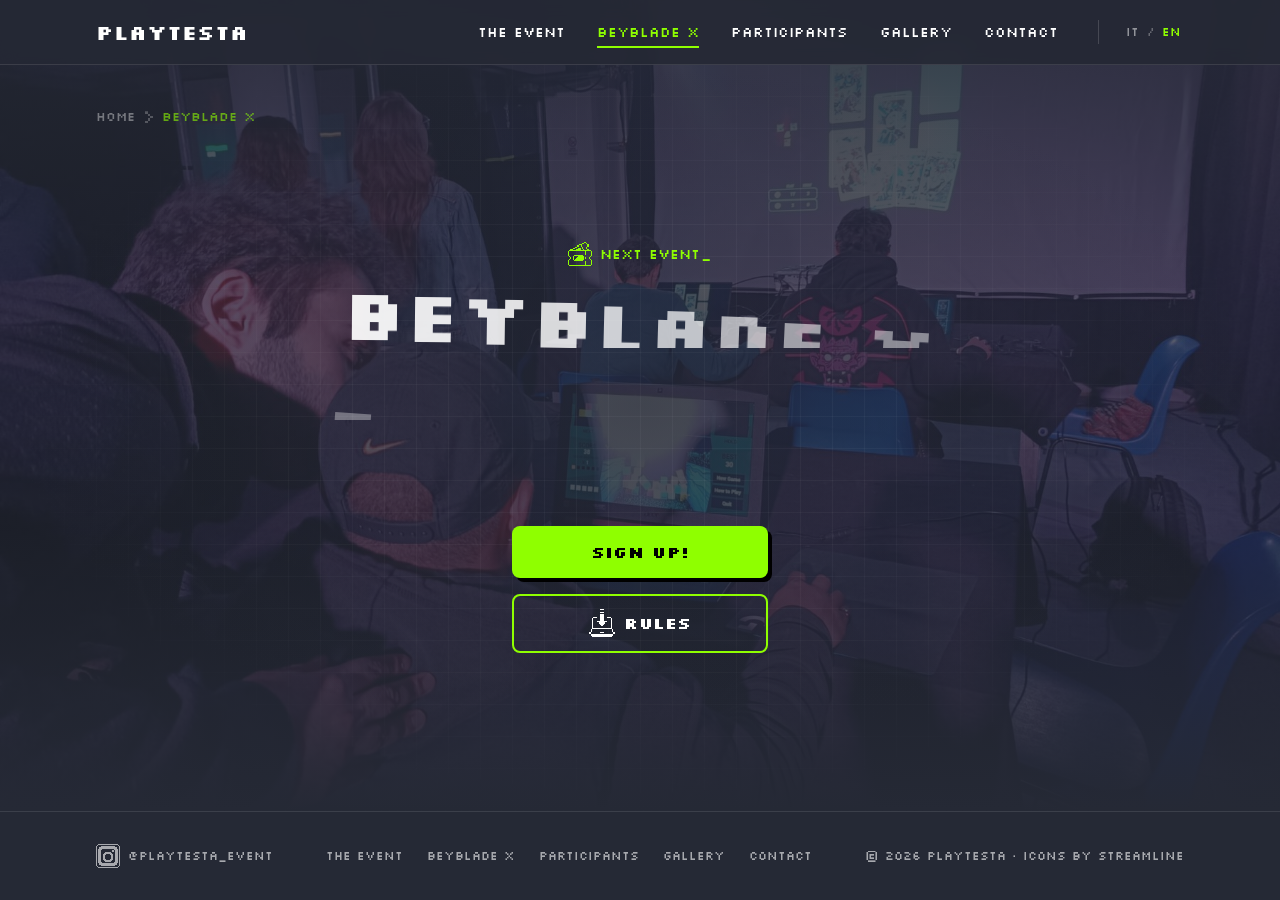
==== beyblade.html @ 1ff83a86 "Add files via upload" ====
<!doctype html>
<html lang="it">
<head>
  <meta charset="utf-8">
  <meta name="viewport" content="width=device-width, initial-scale=1">
  <title>Beyblade X | Playtesta</title>
  <meta name="description" content="Tornei di Beyblade X a Playtesta: iscrizioni e regolamento.">
  <meta name="theme-color" content="#252935">

  <!-- Open Graph (anteprima quando condividi il link) -->
  <meta property="og:title" content="Beyblade X | Playtesta">
  <meta property="og:description" content="Tornei di Beyblade X a Playtesta: iscrizioni e regolamento.">
  <meta property="og:image" content="img/evento-playtesta-3.jpeg">
  <meta property="og:type" content="website">

  <link rel="icon" href="img/favicon.png" type="image/png">
  <link rel="apple-touch-icon" href="img/favicon.png">

  <!-- Font ospitati sul sito + precaricati: arrivano subito, niente attesa da Google -->
  <link rel="preload" href="fonts/silkscreen-latin-400-normal.woff2" as="font" type="font/woff2" crossorigin>
  <link rel="preload" href="fonts/silkscreen-latin-700-normal.woff2" as="font" type="font/woff2" crossorigin>

  <!--
    Stato iniziale:
    - js-anim     : il testo da animare parte nascosto (solo se JS è attivo)
    - show-loader : prima visita della sessione -> schermata di caricamento
    - pt-enter    : arrivo da un'altra pagina del sito -> dissolvenza di entrata
  -->
  <script>
    (function () {
      var d = document.documentElement;
      d.classList.add('js-anim');
      if (window.matchMedia('(prefers-reduced-motion: reduce)').matches) return;
      try {
        if (!sessionStorage.getItem('pt-seen')) d.classList.add('show-loader');
        else if (sessionStorage.getItem('pt-nav')) d.classList.add('pt-enter');
        sessionStorage.removeItem('pt-nav');
      } catch (e) {}
    })();
  </script>

  <!-- CSS: Tailwind già compilato (leggero, niente script da 300KB a ogni visita) + stile del sito -->
  <link rel="stylesheet" href="css/tailwind.css">
  <link rel="stylesheet" href="css/style.css">
</head>
<body class="bg-ink text-white overflow-x-hidden min-h-screen flex flex-col" data-page="beyblade">

  <!-- LOADER (solo al primo ingresso nel sito) -->
  <div id="loader" aria-hidden="true">
    <div class="flex flex-col items-center gap-6 px-6">
      <p class="loader-logo text-3xl sm:text-5xl font-bold">Playtesta</p>
      <div class="loader-bar">
        <span></span><span></span><span></span><span></span><span></span>
        <span></span><span></span><span></span><span></span><span></span>
      </div>
      <p class="text-xs text-white/50"><span id="loader-count">000</span>%</p>
    </div>
  </div>

  <a href="#main" class="sr-only focus:not-sr-only focus:fixed focus:top-2 focus:left-2 focus:z-[90] focus:bg-acid focus:text-black focus:px-4 focus:py-2 focus:rounded" data-i18n="skip">Vai al contenuto</a>

  <!-- NAVBAR -->
  <nav id="navbar" class="fixed top-0 left-0 w-full bg-ink/90 backdrop-blur border-b border-white/10 transition-transform duration-300 z-50">
    <div class="max-w-[1600px] mx-auto px-6 sm:px-8 lg:px-24">
      <div class="flex items-center justify-between h-16">
        <a href="index.html" class="text-xl font-bold hover:text-acid transition">Playtesta</a>

        <!-- Desktop Menu -->
        <div class="hidden xl:flex items-center gap-8 text-sm">
          <a href="evento.html" class="nav-link hover:text-acid transition" data-i18n="nav.evento">L'evento</a>
          <a href="beyblade.html" class="nav-link hover:text-acid transition" aria-current="page" data-i18n="nav.beyblade">Beyblade X</a>
          <a href="partecipanti.html" class="nav-link hover:text-acid transition" data-i18n="nav.partecipanti">Partecipanti</a>
          <a href="galleria.html" class="nav-link hover:text-acid transition" data-i18n="nav.galleria">Galleria</a>
          <a href="contatti.html" class="nav-link hover:text-acid transition" data-i18n="nav.contatti">Contatti</a>
          <div class="lang-switch flex items-center gap-1 ml-2 pl-6 border-l border-white/15 text-xs" role="group" aria-label="Lingua / Language">
            <button type="button" data-lang="it">IT</button><span class="text-white/30">/</span><button type="button" data-lang="en">EN</button>
          </div>
        </div>

        <!-- Mobile Hamburger -->
        <button id="hamburger" type="button" class="xl:hidden flex flex-col gap-1 p-2 -mr-2" aria-label="Menu" aria-controls="mobileMenu" aria-expanded="false">
          <span class="block w-7 h-[3px] bg-white"></span>
          <span class="block w-7 h-[3px] bg-white"></span>
          <span class="block w-7 h-[3px] bg-white"></span>
        </button>
      </div>
    </div>
  </nav>

  <!-- MOBILE MENU -->
  <div id="mobileMenu" role="dialog" aria-modal="true" aria-label="Menu" aria-hidden="true" class="xl:hidden fixed inset-0 bg-ink translate-x-full transition-transform duration-500 ease-[cubic-bezier(.7,0,.2,1)] z-[80] flex flex-col">
    <!-- Barra in alto: stessa altezza della navbar, X dove c'era l'hamburger -->
    <div class="flex items-center justify-between h-16 px-6 sm:px-8 border-b border-white/10 shrink-0">
      <a href="index.html" data-menu-link class="text-xl font-bold hover:text-acid transition">Playtesta</a>
      <button id="mobile-menu-close" type="button" class="p-2 -mr-2 text-white hover:text-acid transition" aria-label="Chiudi / Close">
        <svg class="pixel-icon w-7 h-7" viewBox="0 0 8 8" aria-hidden="true"><path fill="currentColor" d="M0 0h1v1h-1zM1 1h1v1h-1zM2 2h1v1h-1zM3 3h1v1h-1zM4 4h1v1h-1zM5 5h1v1h-1zM6 6h1v1h-1zM7 7h1v1h-1zM7 0h1v1h-1zM6 1h1v1h-1zM5 2h1v1h-1zM4 3h1v1h-1zM3 4h1v1h-1zM2 5h1v1h-1zM1 6h1v1h-1zM0 7h1v1h-1z"/></svg>
      </button>
    </div>

    <div class="flex-1 flex flex-col justify-center px-8 gap-5 overflow-y-auto py-8">
        <div class="overflow-hidden">
          <a href="evento.html" data-menu-link class="flex items-baseline gap-4 text-3xl sm:text-5xl font-bold text-white hover:text-acid transition-colors">
            <span data-i18n="nav.evento">L'evento</span>
          </a>
        </div>
        <div class="overflow-hidden">
          <a href="beyblade.html" data-menu-link class="flex items-baseline gap-4 text-3xl sm:text-5xl font-bold text-acid transition-colors" aria-current="page">
            <span data-i18n="nav.beyblade">Beyblade X</span>
          </a>
        </div>
        <div class="overflow-hidden">
          <a href="partecipanti.html" data-menu-link class="flex items-baseline gap-4 text-3xl sm:text-5xl font-bold text-white hover:text-acid transition-colors">
            <span data-i18n="nav.partecipanti">Partecipanti</span>
          </a>
        </div>
        <div class="overflow-hidden">
          <a href="galleria.html" data-menu-link class="flex items-baseline gap-4 text-3xl sm:text-5xl font-bold text-white hover:text-acid transition-colors">
            <span data-i18n="nav.galleria">Galleria</span>
          </a>
        </div>
        <div class="overflow-hidden">
          <a href="contatti.html" data-menu-link class="flex items-baseline gap-4 text-3xl sm:text-5xl font-bold text-white hover:text-acid transition-colors">
            <span data-i18n="nav.contatti">Contatti</span>
          </a>
        </div>
      <div class="mt-10 flex items-center justify-between text-xs">
        <a href="https://www.instagram.com/playtesta_event" target="_blank" rel="noopener" class="text-white/50 hover:text-acid transition">IG @playtesta_event ↗</a>
        <div class="lang-switch flex items-center gap-1 text-sm" role="group" aria-label="Lingua / Language">
            <button type="button" data-lang="it">IT</button><span class="text-white/30">/</span><button type="button" data-lang="en">EN</button>
          </div>
      </div>
    </div>
  </div>

  <main id="main" class="flex-1 flex flex-col">
    <!-- HERO BEYBLADE X
         ✏️ A ogni nuovo torneo aggiorna: titolo, link ISCRIVITI, link REGOLAMENTO
            e la traduzione "home.title" in js/i18n.js -->
    <section class="flex-1 min-h-[520px] relative isolate overflow-hidden flex flex-col justify-center items-center text-center px-6 pt-16">

      <!-- VIDEO DI SFONDO — il link si imposta UNA volta in js/main.js (HERO_VIDEO_URL).
           Finché il video non c'è (o non parte) si vede la foto di sfondo. -->
      <div class="hero-media" aria-hidden="true">
        <video class="hero-video" muted loop playsinline preload="none"></video>
        <!-- livello grigio scuro (colore del sito) per il contrasto dei testi -->
        <div class="hero-overlay"></div>
      </div>
      <div class="absolute z-[2] top-20 md:top-24 left-0 right-0 max-w-[1600px] mx-auto px-6 sm:px-8 lg:px-24 text-left" data-reveal><nav class="breadcrumb " aria-label="Breadcrumb">
        <ol itemscope itemtype="https://schema.org/BreadcrumbList">
          <li itemprop="itemListElement" itemscope itemtype="https://schema.org/ListItem">
            <a itemprop="item" href="index.html"><span itemprop="name">Home</span></a>
            <meta itemprop="position" content="1">
          </li>
          <li aria-hidden="true"><svg class="pixel-icon w-2 h-3 text-white/40" viewBox="0 0 3 5" aria-hidden="true"><path fill="currentColor" d="M0 0h1v1H0zM1 1h1v1H1zM2 2h1v1H2zM1 3h1v1H1zM0 4h1v1H0z"/></svg></li>
          <li itemprop="itemListElement" itemscope itemtype="https://schema.org/ListItem">
            <a itemprop="item" href="beyblade.html" aria-current="page"><span itemprop="name" data-i18n="nav.beyblade">Beyblade X</span></a>
            <meta itemprop="position" content="2">
          </li>
        </ol>
      </nav></div>
      <div class="pixel-bg absolute inset-0 pointer-events-none z-[1]" aria-hidden="true"></div>

      <!-- Pausa/riproduci (accessibilità: chi vuole può fermare il movimento) -->
      <button type="button" class="hero-video-toggle" data-video-toggle hidden aria-pressed="false" aria-label="Metti in pausa il video">
        <svg class="pixel-icon icon-pause" viewBox="0 0 8 8" aria-hidden="true"><path fill="currentColor" d="M1 1h2v6H1zM5 1h2v6H5z"/></svg><svg class="pixel-icon icon-play" viewBox="0 0 32 32" aria-hidden="true"><path fill="currentColor" d="M29.71 3.05h1.53v25.9h-1.53Zm-1.52 25.9h1.52v1.52h-1.52Zm0-27.43h1.52v1.53h-1.52ZM3.81 30.47h24.38V32H3.81Zm21.33-6.09h1.52v1.52h-1.52Zm-1.52 1.52h1.52v1.53h-1.52Zm0-3.05h1.52v1.53h-1.52ZM9.9 19.81h1.53v-1.53h15.23v-1.52H11.43v-1.52H9.9v1.52H5.33v1.52H9.9zm13.72-7.62h3.04v1.52h-3.04Zm0-3.05h3.04v1.52h-3.04Zm-1.53 18.29h1.53v1.52h-1.53Zm0-6.1h1.53v1.52h-1.53Zm-4.57-9.14h3.05v1.52h-3.05Zm0-3.05h3.05v1.52h-3.05Zm0-3.05h3.05v1.53h-3.05Zm0 16.76H16v-1.52h-1.53v7.62H16v-1.52h1.52V25.9h1.53v-1.52h-1.53zm-6.09-10.66h3.04v1.52h-3.04Zm0-3.05h3.04v1.52h-3.04Zm0-3.05h3.04v1.53h-3.04Zm0-3.04h3.04v1.52h-3.04ZM8.38 27.43H9.9v1.52H8.38Zm0-6.1H9.9v1.52H8.38ZM6.85 25.9h1.53v1.53H6.85Zm0-3.05h1.53v1.53H6.85ZM5.33 12.19h3.05v1.52H5.33Zm0-3.05h3.05v1.52H5.33Zm0 15.24h1.52v1.52H5.33ZM3.81 0h24.38v1.52H3.81ZM2.28 28.95h1.53v1.52H2.28Zm0-27.43h1.53v1.53H2.28ZM.76 3.05h1.52v25.9H.76Z"/></svg>
      </button>

      <p class="relative z-[2] text-acid text-xs sm:text-sm mb-6 flex items-center gap-2" data-reveal><svg class="pixel-icon w-6 h-6" viewBox="0 0 32 32" aria-hidden="true"><path fill="currentColor" d="M30.47 24.38H32v6.1h-1.53Zm0-12.19H32v6.1h-1.53Zm-1.52 10.67h1.52v1.52h-1.52Zm0-4.57h1.52v1.52h-1.52Zm-4.57 12.19V25.9h-1.53v4.58H1.52V32h28.95v-1.52zm3.04-10.67h1.53v3.05h-1.53ZM25.9 3.05h1.52V6.1H25.9ZM24.38 6.1h1.52v3.04h-1.52Zm0-4.58h1.52v1.53h-1.52Zm-1.53 18.29h1.53v3.05h-1.53ZM21.33 0h3.05v1.52h-3.05Zm-3.05 1.52h3.05v1.53h-3.05Zm1.52 15.24H7.61v1.53h6.1v1.52h-1.52v1.52h-1.53v1.53H9.14v1.52H7.61v1.52H19.8v-1.52h1.53v-6.09H19.8zM18.28 6.1h1.52v3.04h-1.52Zm-1.52 0h1.52V3.05h-3.05v1.52h1.53zm-4.57-1.53h3.04V6.1h-3.04ZM9.14 6.1h3.05v1.52H9.14ZM6.09 7.62h3.05v1.52H6.09Zm0 10.67h1.52v6.09H6.09Zm-3.05 1.52h1.53v3.05H3.04Z"/><path fill="currentColor" d="M22.85 12.19v4.57h1.53v-4.57h6.09v-1.52h-3.05V9.14H25.9v1.53h-4.57V9.14H19.8v1.53h-3.04V7.62h-3.05v1.52h-3.05v1.53H6.09V9.14H3.04v1.53H1.52v1.52zM1.52 22.86h1.52v1.52H1.52Zm0-4.57h1.52v1.52H1.52ZM0 24.38h1.52v6.1H0Zm0-12.19h1.52v6.1H0Z"/></svg><span class="blink" data-i18n="home.eyebrow">Prossimo evento</span></p>

      <h1 class="relative z-[2] text-4xl sm:text-5xl md:text-6xl lg:text-7xl max-w-4xl mb-10 font-bold leading-[1.1]" data-split="load" data-i18n="home.title">Torneo di Beyblade X<br>9 luglio</h1>

      <!-- Due CTA: primary + secondary -->
      <div class="relative z-[2] w-full flex flex-col items-center gap-4">
        <a href="https://challonge.com/it/7x9uywee" target="_blank" rel="noopener" class="btn btn-primary" data-reveal data-delay="0.5" data-i18n="home.cta1">ISCRIVITI!</a>
        <a href="pdf/regolamento-playtesta-beybladex-9-luglio.pdf" target="_blank" rel="noopener" class="btn btn-secondary" data-reveal data-delay="0.6"><svg class="pixel-icon w-7 h-7" viewBox="0 0 32 32" aria-hidden="true"><path fill="currentColor" d="M28.955 25.9h1.52v3.05h-1.52Zm-1.52-3.04h1.52v3.04h-1.52Zm-24.38 6.09v1.53h1.52V32h22.86v-1.52h1.52v-1.53zm18.28-19.81h4.57v1.53h-4.57Zm-7.62 16.76h4.57v1.53h-4.57Zm0-22.85h4.57v1.52h-4.57Zm0-3.05h4.57v1.52h-4.57Zm0 13.71h-3.05v1.53h1.53v1.52h1.52v1.52h1.53v1.53h1.52v-1.53h1.52v-1.52h1.53v-1.52h1.52v-1.53h-3.05V6.09h-4.57zm-7.62-4.57h4.57v1.53h-4.57Z"/><path fill="currentColor" d="M27.435 22.86V10.67h-1.53v10.66H6.095V10.67h-1.52v12.19zm-24.38 0h1.52v3.04h-1.52Zm-1.53 3.04h1.53v3.05h-1.53Z"/></svg><span data-i18n="home.cta2">REGOLAMENTO</span></a>
      </div>
    </section>

  </main>

  <!-- FOOTER -->
  <footer id="footer" class="border-t border-white/10">
    <div class="max-w-[1600px] mx-auto px-6 sm:px-8 lg:px-24 py-8 flex flex-col md:flex-row items-center justify-between gap-4 text-xs text-white/60">
      <a href="https://www.instagram.com/playtesta_event" target="_blank" rel="noopener" class="inline-flex items-center gap-2 hover:text-acid transition"><svg class="pixel-icon w-6 h-6" viewBox="0 0 32 32" aria-hidden="true"><path fill="currentColor" d="M30.47 3.05H32v25.9h-1.53Zm-1.52 25.9h1.52v1.53h-1.52Zm0-27.43h1.52v1.53h-1.52ZM3.04 30.48h25.91V32H3.04ZM27.42 4.57H25.9V3.05H6.09v1.52H4.57v1.52H3.04V25.9h1.53v1.53h1.52v1.52H25.9v-1.52h1.52V25.9h1.53V6.09h-1.53ZM25.9 24.38h-1.52v1.52H7.61v-1.52H6.09V7.62h1.52V6.09h16.77v1.53h1.52Z"/><path fill="currentColor" d="M21.33 7.62h3.05v3.05h-3.05Zm0 4.57h-1.52v-1.52h-7.62v1.52h-1.53v1.52H9.14v7.62h1.52v1.53h1.53v1.52h7.62v-1.52h1.52v-1.53h1.52v-7.62h-1.52Zm-1.52 7.62h-1.53v1.52h-4.57v-1.52h-1.52v-4.57h1.52v-1.53h4.57v1.53h1.53ZM3.04 0h25.91v1.52H3.04ZM1.52 28.95h1.52v1.53H1.52Zm0-27.43h1.52v1.53H1.52ZM0 3.05h1.52v25.9H0Z"/></svg>@playtesta_event</a>
      <div class="flex flex-wrap justify-center gap-x-6 gap-y-2">
        <a href="evento.html" class="hover:text-acid transition" data-i18n="nav.evento">L'evento</a>
        <a href="beyblade.html" class="hover:text-acid transition" data-i18n="nav.beyblade">Beyblade X</a>
        <a href="partecipanti.html" class="hover:text-acid transition" data-i18n="nav.partecipanti">Partecipanti</a>
        <a href="galleria.html" class="hover:text-acid transition" data-i18n="nav.galleria">Galleria</a>
        <a href="contatti.html" class="hover:text-acid transition" data-i18n="nav.contatti">Contatti</a>
      </div>
      <p>© <span data-year>2026</span> Playtesta · <a href="https://www.streamlinehq.com/icons/pixel" target="_blank" rel="noopener" class="hover:text-acid transition" data-i18n="footer.icons">Icone Streamline</a></p>
    </div>
  </footer>

  <!-- Script: tutto ospitato sul sito -->
  <script src="js/vendor/gsap.min.js"></script>
  <script src="js/vendor/ScrollTrigger.min.js"></script>
  <script src="js/i18n.js"></script>
  <script src="js/main.js"></script>
</body>
</html>
---- css/style.css ----
/* ==========================================================================
   PLAYTESTA — stile condiviso
   Colori: fondo #252935 · accento #8FFF00 · testo bianco
   ========================================================================== */

:root {
  --ink: #252935;
  --acid: #8FFF00;
  --acid-dark: #7FE000;   /* verde un pelo più scuro per l'hover */
}

/* --------------------------------------------------------------------------
   FONT — ospitati sul sito (cartella /fonts), niente attesa da Google
   Silkscreen     = font pixel (titoli, menu, etichette)
   Space Grotesk  = font leggibile (contatti)
   -------------------------------------------------------------------------- */
@font-face { font-family: 'Silkscreen'; font-weight: 400; font-style: normal; font-display: swap;
  src: url('../fonts/silkscreen-latin-400-normal.woff2') format('woff2'); }
@font-face { font-family: 'Silkscreen'; font-weight: 700; font-style: normal; font-display: swap;
  src: url('../fonts/silkscreen-latin-700-normal.woff2') format('woff2'); }
@font-face { font-family: 'Space Grotesk'; font-weight: 400; font-style: normal; font-display: swap;
  src: url('../fonts/space-grotesk-latin-400-normal.woff2') format('woff2'); }
@font-face { font-family: 'Space Grotesk'; font-weight: 500; font-style: normal; font-display: swap;
  src: url('../fonts/space-grotesk-latin-500-normal.woff2') format('woff2'); }

.font-readable { font-family: 'Space Grotesk', system-ui, sans-serif; letter-spacing: 0; }

html { scroll-behavior: smooth; }
body {
  font-family: 'Silkscreen', sans-serif;
  background: var(--ink);
  -webkit-font-smoothing: antialiased;
}

::selection { background: var(--acid); color: #000; }

/* Sezioni a tutto schermo */
.screen { min-height: 100vh; min-height: 100svh; }

/* --------------------------------------------------------------------------
   NAVBAR
   -------------------------------------------------------------------------- */
.nav-link { position: relative; }
.nav-link[aria-current="page"] { color: var(--acid); }
.nav-link::after {
  content: ""; position: absolute; left: 0; bottom: -6px;
  width: 100%; height: 2px; background: var(--acid);
  transform: scaleX(0); transform-origin: left; transition: transform .3s ease;
}
.nav-link:hover::after,
.nav-link[aria-current="page"]::after { transform: scaleX(1); }

/* Icone pixel (Streamline Pixel, CC BY 4.0): bordi netti, colore del testo */
.pixel-icon { display: inline-block; flex-shrink: 0; shape-rendering: crispEdges; vertical-align: middle; }

/* Logo partner (Ribes Jam) */
.partner-logo { display: inline-block; border-radius: 9999px; transition: transform .25s ease, opacity .25s ease; }
.partner-logo img { display: block; width: 6.5rem; height: 6.5rem; }
@media (min-width: 768px) { .partner-logo img { width: 8rem; height: 8rem; } }
.partner-logo:focus-visible { outline: 2px solid var(--acid); outline-offset: 4px; }
@media (hover: hover) { .partner-logo:hover { transform: rotate(-6deg) scale(1.04); } }

/* Link dentro i testi */
.text-link { color: var(--acid); text-decoration: underline; text-underline-offset: 3px; text-decoration-thickness: 1px; transition: color .2s ease; }
.text-link:focus-visible { outline: 2px solid var(--acid); outline-offset: 2px; }
@media (hover: hover) { .text-link:hover { color: #fff; } }

/* Breadcrumb: Home > Pagina */
.breadcrumb ol { display: flex; flex-wrap: wrap; align-items: center; gap: .6rem; font-size: .75rem; }
.breadcrumb li { display: flex; align-items: center; }
.breadcrumb a { color: rgba(255,255,255,.65); transition: color .2s ease; }
.breadcrumb a[aria-current="page"] { color: var(--acid); }
.breadcrumb a:focus-visible { outline: 2px solid var(--acid); outline-offset: 3px; }
@media (hover: hover) { .breadcrumb a:not([aria-current="page"]):hover { color: #fff; } }
@media (min-width: 640px) { .breadcrumb ol { font-size: .8125rem; } }

/* Selettore lingua IT / EN */
.lang-switch button { color: rgba(255,255,255,.5); padding: .25rem .2rem; transition: color .2s ease; }
.lang-switch button:hover { color: #fff; }
.lang-switch button[aria-pressed="true"] { color: var(--acid); }

/* --------------------------------------------------------------------------
   BOTTONI
   Regola: una sola CTA -> .btn-primary
           due CTA       -> .btn-primary + .btn-secondary
   -------------------------------------------------------------------------- */
.btn {
  display: inline-flex; align-items: center; justify-content: center; gap: .5rem;
  width: 100%; max-width: 20rem; padding: .85rem 1.5rem; border-radius: .5rem;
  font-weight: 700; letter-spacing: .02em;
  transition: background-color .2s ease, border-color .2s ease, color .2s ease;
}
.btn:focus-visible { outline: 2px solid var(--acid); outline-offset: 3px; }
@media (min-width: 640px) { .btn { white-space: nowrap; width: auto; min-width: 16rem; max-width: none; } }

.btn-primary   { background: var(--acid); color: #000; box-shadow: 4px 4px 0 #000; }
.btn-secondary { border: 2px solid var(--acid); color: #fff; }

/* Hover solo su dispositivi con mouse: si scuriscono leggermente */
@media (hover: hover) {
  .btn-primary:hover   { background: var(--acid-dark); }
  .btn-secondary:hover { background: rgba(0, 0, 0, .18); border-color: var(--acid-dark); }
}

/* --------------------------------------------------------------------------
   HERO HOME
   -------------------------------------------------------------------------- */
.blink::after {
  content: "_"; color: var(--acid); margin-left: .1em;
  animation: blink 1s steps(1) infinite;
}
@keyframes blink { 50% { opacity: 0; } }

.pixel-bg {
  background-image:
    linear-gradient(rgba(255,255,255,.035) 1px, transparent 1px),
    linear-gradient(90deg, rgba(255,255,255,.035) 1px, transparent 1px);
  background-size: 32px 32px;
  -webkit-mask-image: radial-gradient(ellipse at center, #000 30%, transparent 75%);
          mask-image: radial-gradient(ellipse at center, #000 30%, transparent 75%);
}

/* --------------------------------------------------------------------------
   HERO CON VIDEO
   Livelli: foto/video (0) -> velo grigio scuro (0) -> griglia pixel (1) -> testi (2)
   -------------------------------------------------------------------------- */
.hero-media {
  position: absolute; inset: 0; z-index: 0;
  /* foto di riserva finché il video non è pronto (o se non c'è) */
  background: var(--ink) url('../img/evento-playtesta-3.jpeg') center / cover no-repeat;
}
.hero-video {
  position: absolute; inset: 0; width: 100%; height: 100%;
  object-fit: cover; opacity: 0; transition: opacity 1s ease;
}
.hero-video.is-playing { opacity: 1; }

/* Velo: grigio scuro del sito molto opaco + più scuro al centro, dove ci sono i testi.
   Bianco su questo fondo supera il rapporto di contrasto WCAG AA (4.5:1) anche su video chiari. */
.hero-overlay {
  position: absolute; inset: 0;
  background:
    radial-gradient(ellipse 70% 60% at 50% 50%, rgba(37,41,53,.55), rgba(37,41,53,0) 70%),
    linear-gradient(180deg, rgba(37,41,53,.92) 0%, rgba(37,41,53,.72) 35%, rgba(37,41,53,.72) 65%, rgba(37,41,53,1) 100%);
}

/* Pulsante pausa/riproduci */
.hero-video-toggle {
  position: absolute; z-index: 2; right: 1.25rem; bottom: 1.25rem;
  width: 3.25rem; height: 3.25rem; border-radius: 9999px;
  display: grid; place-items: center;
  color: #fff; background: rgba(37,41,53,.7); border: 1px solid rgba(255,255,255,.25);
  transition: border-color .2s ease, color .2s ease;
}
.hero-video-toggle[hidden] { display: none; }
.hero-video-toggle svg { width: 1.5rem; height: 1.5rem; }
.hero-video-toggle .icon-play { display: none; }
.hero-video-toggle[aria-pressed="true"] .icon-play { display: block; }
.hero-video-toggle[aria-pressed="true"] .icon-pause { display: none; }
.hero-video-toggle:focus-visible { outline: 2px solid var(--acid); outline-offset: 3px; }
@media (hover: hover) { .hero-video-toggle:hover { border-color: var(--acid); color: var(--acid); } }
@media (min-width: 768px) { .hero-video-toggle { right: 2rem; bottom: 2rem; } }

/* --------------------------------------------------------------------------
   CONTATTI
   -------------------------------------------------------------------------- */
.contact-card { transition: border-color .25s ease, background-color .25s ease; }
.contact-arrow { transition: transform .25s ease, color .25s ease; }
@media (hover: hover) {
  .contact-card:hover { border-color: var(--acid); background-color: rgba(0,0,0,.12); }
  .contact-card:hover .contact-arrow { transform: translateX(4px); color: var(--acid); }
}

/* --------------------------------------------------------------------------
   PARTECIPANTI — elenco con nome (pixel) + Instagram (leggibile)
   -------------------------------------------------------------------------- */
.participant-row {
  display: flex; align-items: baseline; gap: 1rem;
  padding: 1.5rem 0; border-top: 1px solid rgba(255,255,255,.1);
  flex-wrap: wrap;
}
.participant-name {
  font-weight: 700; font-size: 1.25rem; line-height: 1.2;
  flex: 1 1 auto; min-width: 0; transition: color .2s ease;
}
.participant-ig {
  color: rgba(255,255,255,.6); font-size: 1rem;
  width: 100%; padding-left: 3rem;           /* mobile: sotto il nome */
  transition: color .2s ease;
}
.participant-arrow { display: inline-block; transition: transform .2s ease; }
@media (min-width: 768px) {
  .participant-row { flex-wrap: nowrap; padding: 2rem 0; gap: 2rem; }
  .participant-name { font-size: 1.875rem; }
  .participant-ig { width: auto; padding-left: 0; font-size: 1.125rem; }
}
@media (hover: hover) {
  a.participant-row:hover .participant-name { color: var(--acid); }
  a.participant-row:hover .participant-ig { color: #fff; }
  a.participant-row:hover .participant-arrow { transform: translate(3px, -3px); color: var(--acid); }
}
.participant-row:focus-visible { outline: 2px solid var(--acid); outline-offset: 4px; }

/* Etichetta tipologia (tavolo / video) */
.participant-type {
  display: inline-flex; align-items: center; gap: .35rem;
  font-size: .6875rem; letter-spacing: .05em; white-space: nowrap;
  padding: .3rem .7rem .3rem .5rem; border: 1px solid rgba(143,255,0,.4); border-radius: 9999px;
  color: var(--acid); order: 3;
}
.participant-ig { order: 4; }
@media (max-width: 767px) {
  .participant-type { order: 2; }               /* mobile: accanto al numero, sopra il nome */
  .participant-name { order: 3; width: 100%; padding-left: 3rem; }
}

/* Filtro */
.participant-filter { display: flex; flex-wrap: wrap; gap: .5rem; margin-bottom: 2rem; }
.participant-filter button {
  display: inline-flex; align-items: center; gap: .45rem;
  padding: .6rem 1rem; border-radius: 9999px; font-size: .75rem;
  border: 2px solid rgba(255,255,255,.15); color: rgba(255,255,255,.75);
  transition: background-color .2s ease, border-color .2s ease, color .2s ease;
}
.participant-filter button sup { font-size: .6rem; opacity: .7; top: -.5em; }
.participant-filter button[aria-pressed="true"] { background: var(--acid); border-color: var(--acid); color: #000; }
.participant-filter button:focus-visible { outline: 2px solid var(--acid); outline-offset: 3px; }
@media (hover: hover) {
  .participant-filter button[aria-pressed="false"]:hover { border-color: var(--acid); color: #fff; }
}

/* --------------------------------------------------------------------------
   GALLERIA — card tutte uguali, l'immagine si adatta (crop centrato)
   -------------------------------------------------------------------------- */
.gallery-card {
  position: relative;
  aspect-ratio: 4 / 5;               /* formato verticale: ottimo su mobile */
  overflow: hidden;
  border-radius: .5rem;
  cursor: zoom-in;
  background: rgba(255,255,255,.04);
}
@media (min-width: 640px) { .gallery-card { aspect-ratio: 1 / 1; } }

.gallery-card img {
  position: absolute; inset: 0;
  width: 100%; height: 100%;
  object-fit: cover; object-position: center;
  transition: transform .6s cubic-bezier(.2,.7,.2,1), opacity .5s ease;
}
.gallery-card:focus-visible { outline: 2px solid var(--acid); outline-offset: 3px; }
@media (hover: hover) {
  .gallery-card:hover img { transform: scale(1.04); }
}

/* Lazy loading: skeleton che "pulsa" finché la foto non arriva, poi dissolvenza */
.js-anim .gallery-card img { opacity: 0; }
.js-anim .gallery-card img.is-loaded { opacity: 1; }
.js-anim .gallery-card:not(.is-loaded)::before {
  content: ""; position: absolute; inset: 0;
  background: linear-gradient(100deg, transparent 30%, rgba(255,255,255,.06) 50%, transparent 70%);
  background-size: 200% 100%;
  animation: shimmer 1.2s linear infinite;
}
@keyframes shimmer { to { background-position: -200% 0; } }

/* Lightbox */
#lightbox { display: none; }
#lightbox.is-open { display: flex; }

/* --------------------------------------------------------------------------
   ANIMAZIONI DI TESTO — stato iniziale nascosto solo con JS attivo.
   Rete di sicurezza: se lo script non parte, dopo 4s il testo appare comunque.
   -------------------------------------------------------------------------- */
.js-anim [data-split],
.js-anim [data-reveal] { visibility: hidden; animation: failsafe-show 0s 4s forwards; }

.split-word {
  display: inline-block;
  overflow: hidden;
  vertical-align: top;
  padding-bottom: .08em;
  margin-bottom: -.08em;
}
.split-char { display: inline-block; will-change: transform; }

/* --------------------------------------------------------------------------
   LOADER (primo ingresso)
   -------------------------------------------------------------------------- */
#loader {
  position: fixed; inset: 0; z-index: 100;
  display: none; align-items: center; justify-content: center;
  background: var(--ink);
}
.show-loader #loader { display: flex; animation: failsafe-hide 0s 5s forwards; }

.loader-logo { letter-spacing: .08em; }
.loader-bar { display: flex; gap: 6px; }
.loader-bar span { width: 14px; height: 14px; background: rgba(255,255,255,.1); }
.loader-bar span.on { background: var(--acid); }
@media (min-width: 640px) { .loader-bar span { width: 18px; height: 18px; } }

/* --------------------------------------------------------------------------
   TRANSIZIONE TRA PAGINE: il contenuto entra in dissolvenza da destra
   (la navbar resta ferma). Rete di sicurezza: visibile dopo 2s comunque.
   -------------------------------------------------------------------------- */
.pt-enter #main,
.pt-enter #footer { opacity: 0; animation: failsafe-opacity 0s 2s forwards; }
@keyframes failsafe-opacity { to { opacity: 1; } }

@keyframes failsafe-show { to { visibility: visible; } }
@keyframes failsafe-hide { to { visibility: hidden; opacity: 0; pointer-events: none; } }

/* --------------------------------------------------------------------------
   Accessibilità: meno movimento se richiesto dal sistema
   -------------------------------------------------------------------------- */
@media (prefers-reduced-motion: reduce) {
  html { scroll-behavior: auto; }
  .blink::after, .gallery-card::before { animation: none !important; }
  * { transition-duration: .01ms !important; }
}
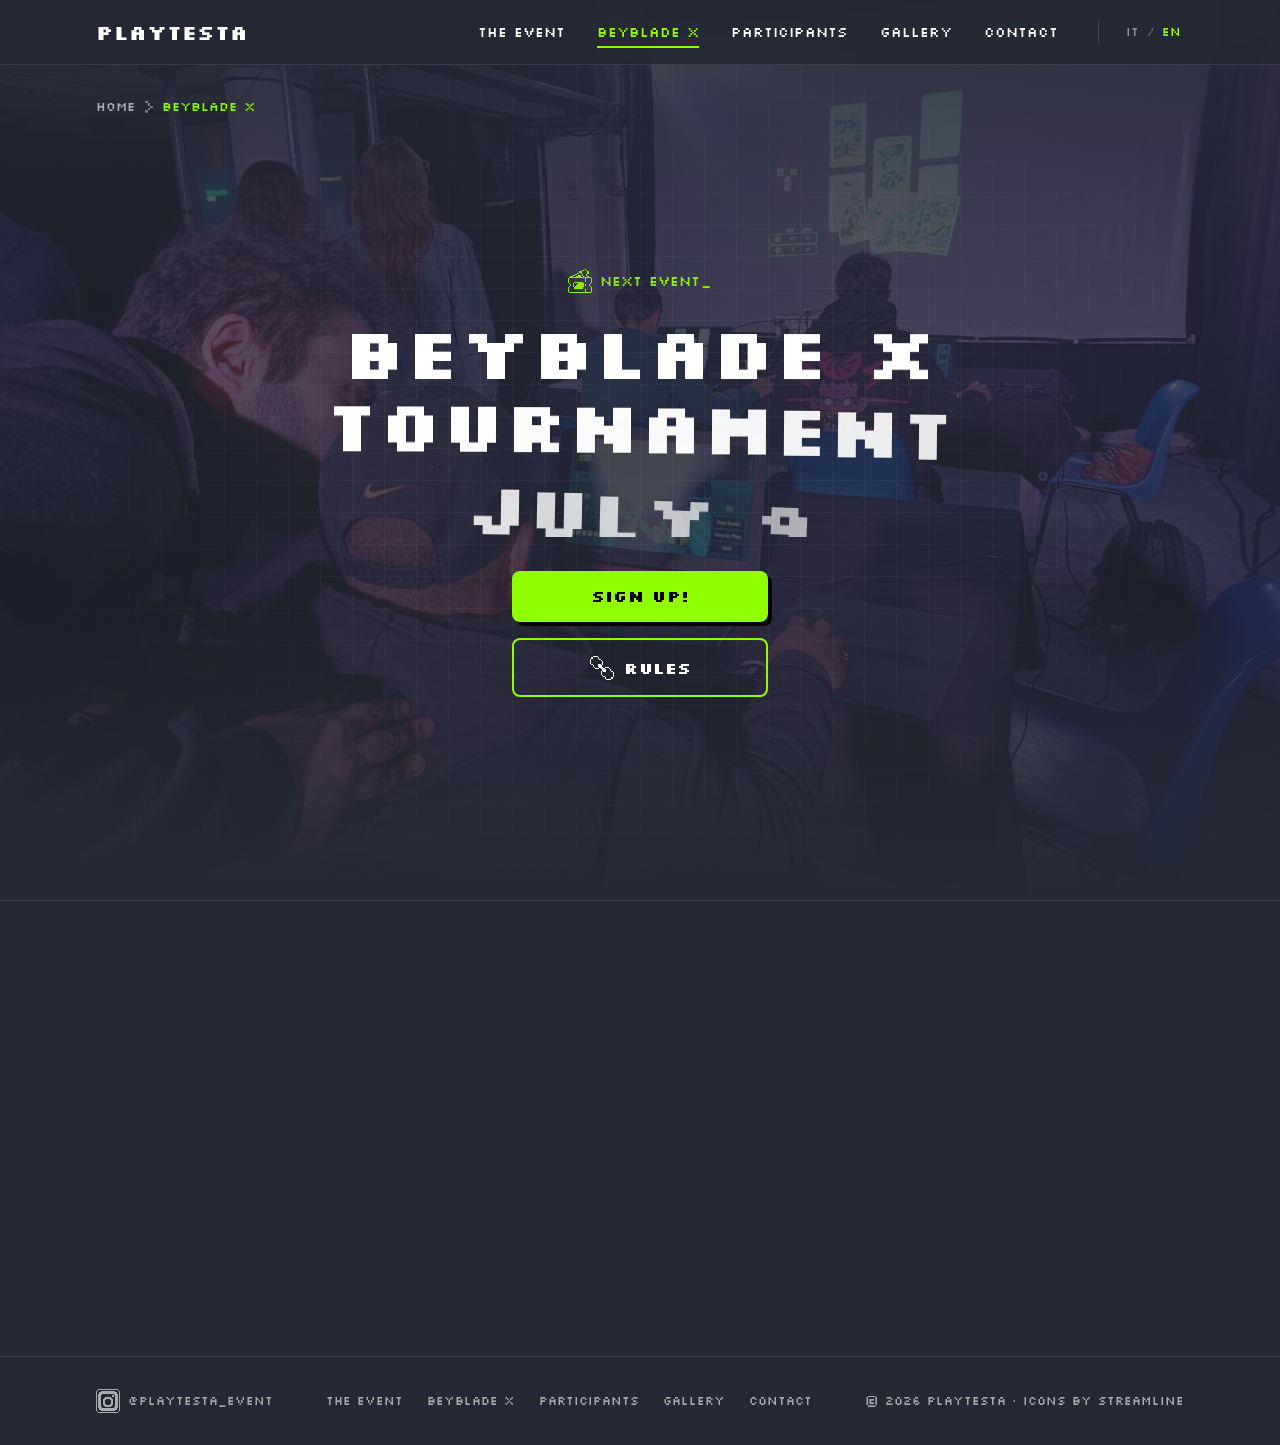
==== commit b4b50d3a: "Add files via upload" ====
--- a/beyblade.html
+++ b/beyblade.html
@@ -136,7 +136,7 @@
     <!-- HERO BEYBLADE X
          ✏️ A ogni nuovo torneo aggiorna: titolo, link ISCRIVITI, link REGOLAMENTO
             e la traduzione "home.title" in js/i18n.js -->
-    <section class="flex-1 min-h-[520px] relative isolate overflow-hidden flex flex-col justify-center items-center text-center px-6 pt-16">
+    <section class="screen relative isolate overflow-hidden flex flex-col justify-center items-center text-center px-6 pt-16">
 
       <!-- VIDEO DI SFONDO — il link si imposta UNA volta in js/main.js (HERO_VIDEO_URL).
            Finché il video non c'è (o non parte) si vede la foto di sfondo. -->
@@ -167,15 +167,31 @@
 
       <p class="relative z-[2] text-acid text-xs sm:text-sm mb-6 flex items-center gap-2" data-reveal><svg class="pixel-icon w-6 h-6" viewBox="0 0 32 32" aria-hidden="true"><path fill="currentColor" d="M30.47 24.38H32v6.1h-1.53Zm0-12.19H32v6.1h-1.53Zm-1.52 10.67h1.52v1.52h-1.52Zm0-4.57h1.52v1.52h-1.52Zm-4.57 12.19V25.9h-1.53v4.58H1.52V32h28.95v-1.52zm3.04-10.67h1.53v3.05h-1.53ZM25.9 3.05h1.52V6.1H25.9ZM24.38 6.1h1.52v3.04h-1.52Zm0-4.58h1.52v1.53h-1.52Zm-1.53 18.29h1.53v3.05h-1.53ZM21.33 0h3.05v1.52h-3.05Zm-3.05 1.52h3.05v1.53h-3.05Zm1.52 15.24H7.61v1.53h6.1v1.52h-1.52v1.52h-1.53v1.53H9.14v1.52H7.61v1.52H19.8v-1.52h1.53v-6.09H19.8zM18.28 6.1h1.52v3.04h-1.52Zm-1.52 0h1.52V3.05h-3.05v1.52h1.53zm-4.57-1.53h3.04V6.1h-3.04ZM9.14 6.1h3.05v1.52H9.14ZM6.09 7.62h3.05v1.52H6.09Zm0 10.67h1.52v6.09H6.09Zm-3.05 1.52h1.53v3.05H3.04Z"/><path fill="currentColor" d="M22.85 12.19v4.57h1.53v-4.57h6.09v-1.52h-3.05V9.14H25.9v1.53h-4.57V9.14H19.8v1.53h-3.04V7.62h-3.05v1.52h-3.05v1.53H6.09V9.14H3.04v1.53H1.52v1.52zM1.52 22.86h1.52v1.52H1.52Zm0-4.57h1.52v1.52H1.52ZM0 24.38h1.52v6.1H0Zm0-12.19h1.52v6.1H0Z"/></svg><span class="blink" data-i18n="home.eyebrow">Prossimo evento</span></p>
 
-      <h1 class="relative z-[2] text-4xl sm:text-5xl md:text-6xl lg:text-7xl max-w-4xl mb-10 font-bold leading-[1.1]" data-split="load" data-i18n="home.title">Torneo di Beyblade X<br>9 luglio</h1>
+      <h1 class="relative z-[2] text-4xl sm:text-5xl md:text-6xl lg:text-7xl max-w-4xl mb-10 font-bold leading-[1.1]" data-split="load" data-i18n="home.title">Torneo di Beyblade X<br>22 ottobre</h1>
 
       <!-- Due CTA: primary + secondary -->
       <div class="relative z-[2] w-full flex flex-col items-center gap-4">
-        <a href="https://challonge.com/it/7x9uywee" target="_blank" rel="noopener" class="btn btn-primary" data-reveal data-delay="0.5" data-i18n="home.cta1">ISCRIVITI!</a>
-        <a href="pdf/regolamento-playtesta-beybladex-9-luglio.pdf" target="_blank" rel="noopener" class="btn btn-secondary" data-reveal data-delay="0.6"><svg class="pixel-icon w-7 h-7" viewBox="0 0 32 32" aria-hidden="true"><path fill="currentColor" d="M28.955 25.9h1.52v3.05h-1.52Zm-1.52-3.04h1.52v3.04h-1.52Zm-24.38 6.09v1.53h1.52V32h22.86v-1.52h1.52v-1.53zm18.28-19.81h4.57v1.53h-4.57Zm-7.62 16.76h4.57v1.53h-4.57Zm0-22.85h4.57v1.52h-4.57Zm0-3.05h4.57v1.52h-4.57Zm0 13.71h-3.05v1.53h1.53v1.52h1.52v1.52h1.53v1.53h1.52v-1.53h1.52v-1.52h1.53v-1.52h1.52v-1.53h-3.05V6.09h-4.57zm-7.62-4.57h4.57v1.53h-4.57Z"/><path fill="currentColor" d="M27.435 22.86V10.67h-1.53v10.66H6.095V10.67h-1.52v12.19zm-24.38 0h1.52v3.04h-1.52Zm-1.53 3.04h1.53v3.05h-1.53Z"/></svg><span data-i18n="home.cta2">REGOLAMENTO</span></a>
+        <a href="https://gearsports.it/tournaments/ea77d619-6228-438c-a6b4-5f53eeae01c7" target="_blank" rel="noopener" class="btn btn-primary" data-reveal data-delay="0.5" data-i18n="home.cta1">ISCRIVITI!</a>
+        <a href="https://gearsports.it/tournaments/ea77d619-6228-438c-a6b4-5f53eeae01c7" target="_blank" rel="noopener" class="btn btn-secondary" data-reveal data-delay="0.6"><svg class="pixel-icon w-7 h-7" viewBox="0 0 32 32" aria-hidden="true"><path fill="currentColor" d="M28.195 20.575h1.52v6.09h-1.52Zm-1.53 6.09h1.53v1.53h-1.53Zm0-7.61h1.53v1.52h-1.53Zm-1.52-1.53h1.52v1.53h-1.52Zm-4.57 10.67h6.09v1.52h-6.09Zm3.04-12.19h1.53v1.52h-1.53Zm-4.57-1.53h4.57v1.53h-4.57Zm0 12.19h1.53v1.53h-1.53Zm-1.52-1.52h1.52v1.52h-1.52Z"/><path fill="currentColor" d="M14.475 11.435h-3.05v3.04h1.53v1.53h1.52v1.52h1.53v1.53h1.52v1.52h3.05v-3.05h-1.53v-1.52h-1.52v-1.53h-1.52v-1.52h-1.53zm1.53 12.19h1.52v1.52h-1.52Zm0-15.24h1.52v4.57h-1.52Z"/><path fill="currentColor" d="M14.475 19.055h1.53v4.57h-1.53Zm0-12.19h1.53v1.52h-1.53Zm-1.52-1.53h1.52v1.53h-1.52Zm-1.53-1.52h1.53v1.52h-1.53Zm-3.04 12.19h4.57v1.52h-4.57Zm-1.53-1.53h1.53v1.53h-1.53Zm-1.52-12.19h6.09v1.53h-6.09Zm0 10.67h1.52v1.52h-1.52Zm-1.52-1.52h1.52v1.52h-1.52Zm0-7.62h1.52v1.52h-1.52Zm-1.53 1.52h1.53v6.1h-1.53Z"/></svg><span data-i18n="home.cta2">REGOLAMENTO</span></a>
       </div>
     </section>
 
+
+    <!-- INFO TORNEO — iscrizione, regolamento e dettagli sono su GearSports -->
+    <section class="px-6 sm:px-8 lg:px-24 max-w-[1600px] mx-auto w-full py-20 md:py-28 border-t border-white/10">
+      <h2 class="text-2xl md:text-4xl font-bold mb-8" data-split data-i18n="bey.infoTitle">Info torneo</h2>
+      <div class="grid md:grid-cols-[minmax(0,2fr)_minmax(0,1fr)] gap-10 items-start">
+        <div>
+          <p class="text-white/60 text-sm md:text-base leading-relaxed max-w-2xl mb-6" data-reveal data-i18n="bey.infoText">Iscrizioni, regolamento, formato, premi e orari del torneo sono tutti sulla pagina ufficiale di GearSports, sempre aggiornata.</p>
+          <ul class="bey-info-list" data-reveal>
+            <li data-i18n="bey.i1">Dove: NAMA – Nuovo Anfiteatro Martesana</li>
+            <li data-i18n="bey.i2">Iscrizione e regolamento: su GearSports</li>
+            <li data-i18n="bey.i3">Tessera NAMA richiesta per entrare</li>
+          </ul>
+        </div>
+        <a href="https://gearsports.it/tournaments/ea77d619-6228-438c-a6b4-5f53eeae01c7" target="_blank" rel="noopener" class="btn btn-primary" data-reveal><span data-i18n="bey.infoCta">Vai al torneo</span> ↗</a>
+      </div>
+    </section>
   </main>
 
   <!-- FOOTER -->
--- a/css/style.css
+++ b/css/style.css
@@ -11,19 +11,13 @@
 
 /* --------------------------------------------------------------------------
    FONT — ospitati sul sito (cartella /fonts), niente attesa da Google
-   Silkscreen     = font pixel (titoli, menu, etichette)
-   Space Grotesk  = font leggibile (contatti)
+   Silkscreen = font pixel, usato per tutto il sito
    -------------------------------------------------------------------------- */
 @font-face { font-family: 'Silkscreen'; font-weight: 400; font-style: normal; font-display: swap;
   src: url('../fonts/silkscreen-latin-400-normal.woff2') format('woff2'); }
 @font-face { font-family: 'Silkscreen'; font-weight: 700; font-style: normal; font-display: swap;
   src: url('../fonts/silkscreen-latin-700-normal.woff2') format('woff2'); }
-@font-face { font-family: 'Space Grotesk'; font-weight: 400; font-style: normal; font-display: swap;
-  src: url('../fonts/space-grotesk-latin-400-normal.woff2') format('woff2'); }
-@font-face { font-family: 'Space Grotesk'; font-weight: 500; font-style: normal; font-display: swap;
-  src: url('../fonts/space-grotesk-latin-500-normal.woff2') format('woff2'); }
-
-.font-readable { font-family: 'Space Grotesk', system-ui, sans-serif; letter-spacing: 0; }
+
 
 html { scroll-behavior: smooth; }
 body {
@@ -52,6 +46,31 @@
 
 /* Icone pixel (Streamline Pixel, CC BY 4.0): bordi netti, colore del testo */
 .pixel-icon { display: inline-block; flex-shrink: 0; shape-rendering: crispEdges; vertical-align: middle; }
+
+/* Prossimi eventi (home) */
+.next-events { border-top: 1px solid rgba(255,255,255,.1); }
+.next-event {
+  display: flex; flex-wrap: wrap; align-items: baseline; gap: .5rem 1.5rem;
+  padding: 1.5rem 0; border-bottom: 1px solid rgba(255,255,255,.1);
+}
+.next-date { font-weight: 700; font-size: 1.5rem; line-height: 1.1; min-width: 12ch; }
+.next-place { color: rgba(255,255,255,.6); font-size: .875rem; flex: 1 1 auto; }
+.next-status {
+  font-size: .6875rem; letter-spacing: .05em; white-space: nowrap;
+  padding: .35rem .75rem; border-radius: 9999px; border: 1px solid currentColor;
+}
+.next-status.is-confirmed { color: var(--acid); }
+.next-status.is-wip { color: rgba(255,255,255,.6); border-style: dashed; }
+@media (min-width: 768px) {
+  .next-event { padding: 2rem 0; }
+  .next-date { font-size: 2.25rem; }
+  .next-place { font-size: 1rem; }
+}
+
+/* Info torneo (Beyblade X) */
+.bey-info-list { display: grid; gap: .75rem; font-size: .875rem; color: rgba(255,255,255,.75); }
+.bey-info-list li { display: flex; gap: .75rem; }
+.bey-info-list li::before { content: ">"; color: var(--acid); }
 
 /* Logo partner (Ribes Jam) */
 .partner-logo { display: inline-block; border-radius: 9999px; transition: transform .25s ease, opacity .25s ease; }
